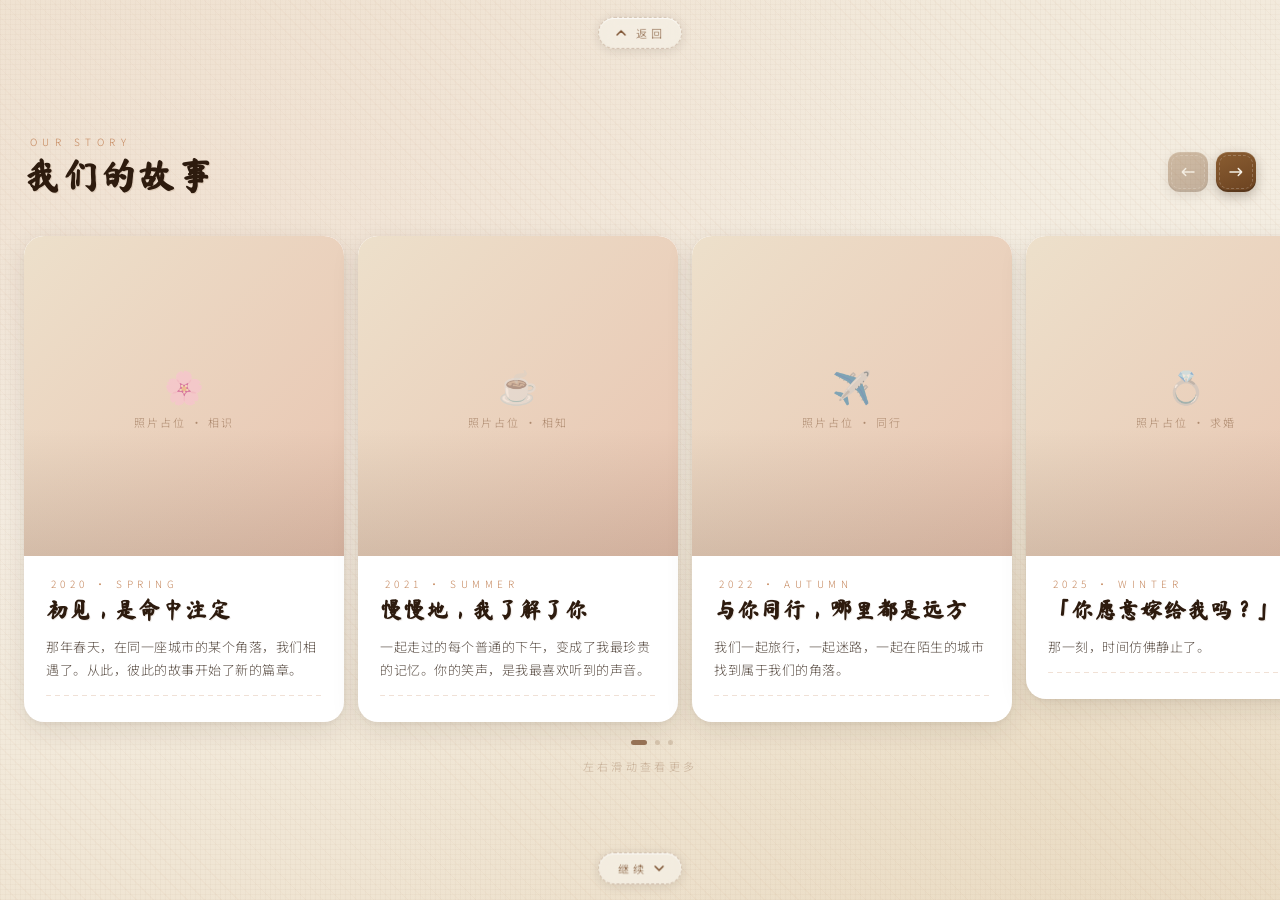
==== card-carousel.html @ db216dd4 "feat: build multi-page wedding invitation H5 Add four new pages and refine the video intro to comple" ====
<!DOCTYPE html>
<html lang="zh-CN">
<head>
  <meta charset="UTF-8" />
  <meta name="viewport"
        content="width=device-width, initial-scale=1.0, maximum-scale=1.0,
                 user-scalable=no, viewport-fit=cover" />
  <meta name="format-detection" content="telephone=no" />
  <meta name="apple-mobile-web-app-capable" content="yes" />
  <meta name="apple-mobile-web-app-status-bar-style" content="black-translucent" />
  <title>黄啸宇 & 康越 · 我们的故事</title>

  <!-- Google Fonts -->
  <link rel="preconnect" href="https://fonts.googleapis.com" />
  <link rel="preconnect" href="https://fonts.gstatic.com" crossorigin />
  <link href="https://fonts.googleapis.com/css2?family=Ma+Shan+Zheng&family=Noto+Sans+SC:wght@100;300;400;700&display=swap" rel="stylesheet" />

  <!-- Swiper 11 -->
  <link rel="stylesheet" href="https://cdn.jsdelivr.net/npm/swiper@11/swiper-bundle.min.css" />
  <script src="https://cdn.jsdelivr.net/npm/swiper@11/swiper-bundle.min.js"></script>

  <!-- GSAP -->
  <script src="https://cdnjs.cloudflare.com/ajax/libs/gsap/3.12.5/gsap.min.js"></script>

  <style>
    /* ─── Variables (shared with video-intro) ─── */
    :root {
      --felt-cream:  #F5EFE4;
      --felt-warm:   #EDE0CB;
      --felt-blush:  #E8C4B0;
      --felt-rust:   #C4855A;
      --felt-brown:  #7A4E2D;
      --felt-dark:   #2D1B0E;
      --felt-green:  #8BAF7C;
      --felt-grey:   #5C5047;
      --safe-top:    env(safe-area-inset-top,    0px);
      --safe-bottom: env(safe-area-inset-bottom, 0px);
    }

    /* ─── Reset ─── */
    *, *::before, *::after { box-sizing: border-box; margin: 0; padding: 0; }

    html, body {
      width: 100%; min-height: 100%;
      background: var(--felt-cream);
      font-family: 'Noto Sans SC', 'STSong', sans-serif;
      -webkit-tap-highlight-color: transparent;
      -webkit-text-size-adjust: 100%;
      /* allow normal scroll on this page */
      overflow-x: hidden;
    }

    /* ─── Page wrapper ─── */
    #carousel-page {
      min-height: 100svh;
      display: flex;
      flex-direction: column;
      justify-content: center;
      padding-top:    calc(var(--safe-top)    + 0px);
      padding-bottom: calc(var(--safe-bottom) + 32px);
      position: relative;

      /* ── Light felt fabric texture ──
         Same layer structure as invitation/map pages, tuned for cream base.
         1. Horizontal thread lines  (very faint warm white)
         2. Vertical thread lines    (very faint warm white)
         3. Diagonal weave accent    (soft blush-rust, lighter than dark pages)
         4. Cream base with subtle warm-to-blush radial wash
      */
      background-color: var(--felt-cream);
      background-image:
        repeating-linear-gradient(
          0deg,
          rgba(122, 78, 45, 0.030) 0px,
          rgba(122, 78, 45, 0.030) 1px,
          transparent 1px,
          transparent 5px
        ),
        repeating-linear-gradient(
          90deg,
          rgba(122, 78, 45, 0.030) 0px,
          rgba(122, 78, 45, 0.030) 1px,
          transparent 1px,
          transparent 5px
        ),
        repeating-linear-gradient(
          45deg,
          rgba(196, 133, 90, 0.040) 0px,
          rgba(196, 133, 90, 0.040) 1px,
          transparent 1px,
          transparent 12px
        ),
        linear-gradient(
          170deg,
          #F0E6D6 0%,
          #F5EFE4 45%,
          #EDE0CB 100%
        );
    }

    /* Warm dual-radial glow (light version) */
    #carousel-page::before {
      content: '';
      position: absolute; inset: 0;
      pointer-events: none;
      background:
        radial-gradient(ellipse at 18% 22%, rgba(232, 196, 176, 0.22) 0%, transparent 52%),
        radial-gradient(ellipse at 82% 80%, rgba(201, 169, 110, 0.12) 0%, transparent 48%);
    }

    /* ════════════════════════════════
       SECTION HEADER
    ════════════════════════════════ */
    .carousel-header {
      display: flex;
      align-items: flex-end;
      justify-content: space-between;
      padding: 40px 24px 0;
      gap: 16px;
    }

    .carousel-header__titles { flex: 1; min-width: 0; }

    .carousel-eyebrow {
      font-size: 10px;
      font-weight: 300;
      letter-spacing: 0.55em;
      text-indent: 0.55em;
      color: var(--felt-rust);
      text-transform: uppercase;
      margin-bottom: 6px;
    }

    .carousel-title {
      font-family: 'Ma Shan Zheng', cursive;
      font-size: clamp(26px, 8vw, 36px);
      color: var(--felt-dark);
      line-height: 1.15;
      letter-spacing: 0.06em;
      /* subtle felt-paper shadow */
      text-shadow: 1px 1px 0 rgba(122,78,45,0.15);
    }

    /* ─── Nav Buttons Group ─── */
    .carousel-nav {
      display: flex;
      gap: 8px;
      flex-shrink: 0;
      padding-bottom: 4px;
    }

    .nav-btn {
      width: 40px; height: 40px;
      border-radius: 12px;
      border: none; outline: none;
      cursor: pointer;
      display: flex; align-items: center; justify-content: center;
      transition: transform 0.15s, opacity 0.2s;
      /* felt card style */
      background: linear-gradient(160deg, #8B5E32 0%, #6B4220 100%);
      box-shadow:
        0 1px 0 rgba(255,255,255,0.12) inset,
        0 -2px 0 rgba(0,0,0,0.2) inset,
        0 4px 12px rgba(45,27,14,0.28);
      color: var(--felt-cream);
      position: relative;
    }
    /* stitch */
    .nav-btn::before {
      content: '';
      position: absolute; inset: 3px;
      border-radius: 9px;
      border: 1px dashed rgba(255,255,255,0.22);
      pointer-events: none;
    }
    .nav-btn:active { transform: scale(0.9); }
    .nav-btn.swiper-button-disabled {
      opacity: 0.35;
      cursor: default;
      pointer-events: none;
    }
    .nav-btn svg { flex-shrink: 0; }

    /* ════════════════════════════════
       SWIPER
    ════════════════════════════════ */
    .carousel-swiper {
      width: 100%;
      /* top padding for shadow clearance, bottom for dot/pagination */
      padding: 20px 0 28px !important;
      /* side overflow shows peeking cards */
      overflow: visible !important;
    }

    /* clip overflow on the outer wrapper, not the swiper itself */
    .carousel-swiper-outer {
      overflow: hidden;
      margin-top: 20px;
      /* left indent: first card aligns to 24px grid */
      padding-left: 24px;
    }

    .swiper-slide {
      /* peeking: each card = ~82% width so ~18% of next peeks */
      width: 82%;
      max-width: 320px;
    }

    /* ════════════════════════════════
       CARD
    ════════════════════════════════ */
    .card {
      background: #fff;
      border-radius: 20px;
      overflow: hidden;
      box-shadow:
        0 2px 0  rgba(255,255,255,0.8) inset,
        0 8px 28px rgba(45,27,14,0.10),
        0 2px 6px  rgba(45,27,14,0.06);
      /* GSAP entrance: starts invisible */
      opacity: 0;
      transform: translateY(24px);
    }

    /* ─── Card Image ─── */
    .card__image-wrap {
      width: 100%;
      aspect-ratio: 1 / 1;
      overflow: hidden;
      position: relative;
      background: linear-gradient(135deg, var(--felt-warm) 0%, var(--felt-blush) 100%);
    }
    .card__image-wrap img {
      width: 100%; height: 100%;
      object-fit: cover;
      display: block;
      transition: transform 0.5s ease;
    }
    .swiper-slide-active .card__image-wrap img {
      transform: scale(1.03);
    }

    /* image placeholder shown when no real src */
    .card__img-placeholder {
      position: absolute; inset: 0;
      display: flex; flex-direction: column;
      align-items: center; justify-content: center;
      gap: 6px;
    }
    .card__img-placeholder .ph-icon {
      font-size: 32px; opacity: 0.45;
    }
    .card__img-placeholder .ph-label {
      font-size: 11px;
      font-weight: 300;
      color: rgba(122,78,45,0.55);
      letter-spacing: 0.2em;
    }

    /* warm vignette on image bottom */
    .card__image-wrap::after {
      content: '';
      position: absolute; bottom: 0; left: 0; right: 0;
      height: 40%;
      background: linear-gradient(transparent, rgba(45,27,14,0.12));
      pointer-events: none;
    }

    /* ─── Card Body ─── */
    .card__body {
      padding: 20px 22px 26px;
    }

    .card__eyebrow {
      font-size: 10px;
      font-weight: 300;
      letter-spacing: 0.45em;
      text-indent: 0.45em;
      color: var(--felt-rust);
      text-transform: uppercase;
      margin-bottom: 6px;
    }

    .card__title {
      font-family: 'Ma Shan Zheng', cursive;
      font-size: clamp(18px, 5.5vw, 22px);
      color: var(--felt-dark);
      letter-spacing: 0.05em;
      line-height: 1.25;
      margin-bottom: 10px;
      text-shadow: 1px 1px 0 rgba(122,78,45,0.1);
    }

    .card__desc {
      font-size: clamp(12px, 3.5vw, 13px);
      font-weight: 300;
      color: var(--felt-grey);
      line-height: 1.8;
      letter-spacing: 0.04em;
    }

    /* ─── Felt stitch bottom accent ─── */
    .card__stitch {
      margin-top: 14px;
      height: 1px;
      background: repeating-linear-gradient(
        90deg,
        var(--felt-rust) 0px,
        var(--felt-rust) 5px,
        transparent 5px,
        transparent 9px
      );
      opacity: 0.25;
      border-radius: 99px;
    }

    /* ════════════════════════════════
       PAGINATION DOTS
    ════════════════════════════════ */
    .swiper-pagination {
      bottom: 0 !important;
    }
    .swiper-pagination-bullet {
      width: 5px; height: 5px;
      background: var(--felt-brown);
      opacity: 0.2;
      transition: opacity 0.25s, width 0.25s;
      border-radius: 99px;
    }
    .swiper-pagination-bullet-active {
      opacity: 0.75;
      width: 16px;
    }

    /* ════════════════════════════════
       FOOTER NOTE
    ════════════════════════════════ */
    .carousel-footer {
      text-align: center;
      padding: 8px 24px 0;
      font-size: 11px;
      font-weight: 300;
      color: rgba(122,78,45,0.35);
      letter-spacing: 0.3em;
    }

    /* ════════════════════════════════
       PAGE NAV HINTS (top / bottom)
    ════════════════════════════════ */
    .page-nav-btn {
      position: fixed;
      left: 50%;
      transform: translateX(-50%);
      z-index: 80;
      display: flex;
      flex-direction: column;
      align-items: center;
      gap: 4px;
      cursor: pointer;
      -webkit-tap-highlight-color: transparent;
      border: none;
      background: none;
      padding: 8px 16px;
    }

    .page-nav-btn__pill {
      display: flex;
      align-items: center;
      gap: 6px;
      padding: 7px 16px;
      border-radius: 99px;
      background: rgba(245,239,228,0.82);
      backdrop-filter: blur(8px);
      -webkit-backdrop-filter: blur(8px);
      border: 1px dashed rgba(122,78,45,0.28);
      box-shadow:
        0 2px 12px rgba(45,27,14,0.12),
        0 1px 0 rgba(255,255,255,0.7) inset;
      color: var(--felt-brown);
      font-family: 'Noto Sans SC', sans-serif;
      font-size: 11px;
      font-weight: 300;
      letter-spacing: 0.3em;
      text-indent: 0.3em;
      white-space: nowrap;
      transition: transform 0.15s, box-shadow 0.15s;
    }
    .page-nav-btn:active .page-nav-btn__pill {
      transform: scale(0.94);
      box-shadow: 0 1px 6px rgba(45,27,14,0.1);
    }

    /* ─── Up (return) — top ─── */
    #page-nav-up {
      top: calc(var(--safe-top) + 10px);
      animation: bob-up 2.2s ease-in-out infinite;
    }
    @keyframes bob-up {
      0%, 100% { transform: translateX(-50%) translateY(0);   }
      50%       { transform: translateX(-50%) translateY(-5px); }
    }

    /* ─── Down (next) — bottom ─── */
    #page-nav-down {
      bottom: calc(var(--safe-bottom) + 10px);
      animation: bob-down 2.2s ease-in-out infinite;
    }
    @keyframes bob-down {
      0%, 100% { transform: translateX(-50%) translateY(0);  }
      50%       { transform: translateX(-50%) translateY(5px); }
    }
  </style>
</head>
<body>

<!-- ── Page Nav: return to video-intro ── -->
<button id="page-nav-up" class="page-nav-btn" aria-label="返回视频页" onclick="goBack()">
  <div class="page-nav-btn__pill">
    <svg width="12" height="12" viewBox="0 0 12 12" fill="none">
      <path d="M2 8 L6 4 L10 8" stroke="currentColor" stroke-width="1.5"
            stroke-linecap="round" stroke-linejoin="round"/>
    </svg>
    返回
  </div>
</button>

<!-- ── Page Nav: go to next page ── -->
<button id="page-nav-down" class="page-nav-btn" aria-label="进入下一页" onclick="goNext()">
  <div class="page-nav-btn__pill">
    继续
    <svg width="12" height="12" viewBox="0 0 12 12" fill="none">
      <path d="M2 4 L6 8 L10 4" stroke="currentColor" stroke-width="1.5"
            stroke-linecap="round" stroke-linejoin="round"/>
    </svg>
  </div>
</button>

<section id="carousel-page" aria-label="我们的故事">

  <!-- ── Header ── -->
  <header class="carousel-header">
    <div class="carousel-header__titles">
      <p class="carousel-eyebrow">Our Story</p>
      <h2 class="carousel-title">我们的故事</h2>
    </div>

    <!-- Prev / Next navigation -->
    <nav class="carousel-nav" role="group" aria-label="卡片导航">
      <button type="button" id="nav-prev" class="nav-btn" aria-label="上一张">
        <svg width="18" height="18" viewBox="0 0 20 20" fill="none">
          <path d="M17.5 10C17.5 9.54 17.13 9.17 16.67 9.17H5.69L8.09 6.76C8.41 6.44 8.41 5.91 8.09 5.59C7.76 5.26 7.24 5.26 6.91 5.59L3.21 9.29C2.82 9.68 2.82 10.32 3.21 10.71L6.91 14.41C7.24 14.74 7.76 14.74 8.09 14.41C8.41 14.09 8.41 13.56 8.09 13.24L5.69 10.83H16.67C17.13 10.83 17.5 10.46 17.5 10Z" fill="currentColor"/>
        </svg>
      </button>
      <button type="button" id="nav-next" class="nav-btn" aria-label="下一张">
        <svg width="18" height="18" viewBox="0 0 20 20" fill="none">
          <path d="M2.5 10C2.5 10.46 2.87 10.83 3.33 10.83H14.31L11.91 13.24C11.59 13.56 11.59 14.09 11.91 14.41C12.24 14.74 12.76 14.74 13.09 14.41L16.79 10.71C17.18 10.32 17.18 9.68 16.79 9.29L13.09 5.59C12.76 5.26 12.24 5.26 11.91 5.59C11.59 5.91 11.59 6.44 11.91 6.76L14.31 9.17H3.33C2.87 9.17 2.5 9.54 2.5 10Z" fill="currentColor"/>
        </svg>
      </button>
    </nav>
  </header>

  <!-- ── Swiper ── -->
  <div class="carousel-swiper-outer">
    <div class="swiper carousel-swiper" id="story-swiper">
      <div class="swiper-wrapper">

        <!-- ── Card 1: 初识 ── -->
        <article class="swiper-slide" aria-label="相识">
          <div class="card">
            <div class="card__image-wrap">
              <!--★ 替换为真实照片 src="./assets/story-1.jpg" -->
              <img src="./assets/headshot3.jpg" alt="相识" aria-hidden="true"
                   onerror="this.style.display='none'" />
              <div class="card__img-placeholder">
                <span class="ph-icon">🌸</span>
                <span class="ph-label">照片占位 · 相识</span>
              </div>
            </div>
            <div class="card__body">
              <p class="card__eyebrow">2020 · Spring</p>
              <h3 class="card__title">初见，是命中注定</h3>
              <p class="card__desc">那年春天，在同一座城市的某个角落，我们相遇了。从此，彼此的故事开始了新的篇章。</p>
              <div class="card__stitch"></div>
            </div>
          </div>
        </article>

        <!-- ── Card 2: 相知 ── -->
        <article class="swiper-slide" aria-label="相知">
          <div class="card">
            <div class="card__image-wrap">
              <!--★ 替换为真实照片 src="./assets/story-2.jpg" -->
              <img src="./assets/headshot3.jpg" alt="相知" aria-hidden="true"
                   onerror="this.style.display='none'" />
              <div class="card__img-placeholder">
                <span class="ph-icon">☕</span>
                <span class="ph-label">照片占位 · 相知</span>
              </div>
            </div>
            <div class="card__body">
              <p class="card__eyebrow">2021 · Summer</p>
              <h3 class="card__title">慢慢地，我了解了你</h3>
              <p class="card__desc">一起走过的每个普通的下午，变成了我最珍贵的记忆。你的笑声，是我最喜欢听到的声音。</p>
              <div class="card__stitch"></div>
            </div>
          </div>
        </article>

        <!-- ── Card 3: 旅行 ── -->
        <article class="swiper-slide" aria-label="同行">
          <div class="card">
            <div class="card__image-wrap">
              <!--★ 替换为真实照片 src="./assets/story-3.jpg" -->
              <img src="./assets/headshot3.jpg" alt="同行" aria-hidden="true"
                   onerror="this.style.display='none'" />
              <div class="card__img-placeholder">
                <span class="ph-icon">✈️</span>
                <span class="ph-label">照片占位 · 同行</span>
              </div>
            </div>
            <div class="card__body">
              <p class="card__eyebrow">2022 · Autumn</p>
              <h3 class="card__title">与你同行，哪里都是远方</h3>
              <p class="card__desc">我们一起旅行，一起迷路，一起在陌生的城市找到属于我们的角落。</p>
              <div class="card__stitch"></div>
            </div>
          </div>
        </article>

        <!-- ── Card 4: 求婚 ── -->
        <article class="swiper-slide" aria-label="求婚">
          <div class="card">
            <div class="card__image-wrap">
              <!--★ 替换为真实照片 src="./assets/story-4.jpg" -->
              <img src="./assets/headshot3.jpg" alt="求婚" aria-hidden="true"
                   onerror="this.style.display='none'" />
              <div class="card__img-placeholder">
                <span class="ph-icon">💍</span>
                <span class="ph-label">照片占位 · 求婚</span>
              </div>
            </div>
            <div class="card__body">
              <p class="card__eyebrow">2025 · Winter</p>
              <h3 class="card__title">「你愿意嫁给我吗？」</h3>
              <p class="card__desc">那一刻，时间仿佛静止了。</p>
              <div class="card__stitch"></div>
            </div>
          </div>
        </article>

        <!-- ── Card 5: 婚礼 ── -->
        <article class="swiper-slide" aria-label="婚礼">
          <div class="card">
            <div class="card__image-wrap">
              <!--★ 替换为真实照片 src="./assets/story-5.jpg" -->
              <img src="./assets/headshot3.jpg" alt="婚礼" aria-hidden="true"
                   onerror="this.style.display='none'" />
              <div class="card__img-placeholder">
                <span class="ph-icon">🎊</span>
                <span class="ph-label">照片占位 · 婚礼</span>
              </div>
            </div>
            <div class="card__body">
              <p class="card__eyebrow">2026 · 05 · 01</p>
              <h3 class="card__title">此刻，请见证我们</h3>
              <p class="card__desc">感谢您在这一天陪伴我们。您的到来，是我们最珍贵的礼物，也是这一天最美的风景。</p>
              <div class="card__stitch"></div>
            </div>
          </div>
        </article>

      </div><!-- /.swiper-wrapper -->

      <!-- Pagination dots -->
      <div class="swiper-pagination"></div>
    </div><!-- /.swiper -->
  </div><!-- /.carousel-swiper-outer -->

  <p class="carousel-footer">左右滑动查看更多</p>

</section>

<script>
/* ══════════════════════════════════
   SWIPER INIT
══════════════════════════════════ */
const swiper = new Swiper('#story-swiper', {
  // Show 1 card + peek of next
  slidesPerView: 'auto',
  spaceBetween: 14,

  // Touch / drag
  grabCursor: true,
  touchRatio: 1,
  touchAngle: 45,          // allow slight diagonal swipes
  threshold: 8,             // min drag px before slide starts

  // Resistance at first/last slide
  resistance: true,
  resistanceRatio: 0.65,

  // Smooth deceleration
  freeMode: false,
  speed: 380,

  // Custom nav buttons
  navigation: {
    prevEl: '#nav-prev',
    nextEl: '#nav-next',
    disabledClass: 'swiper-button-disabled',
  },

  // Pagination dots
  pagination: {
    el: '.swiper-pagination',
    clickable: true,
    dynamicBullets: false,
  },

  // Keyboard for desktop preview
  keyboard: { enabled: true, onlyInViewport: true },

  // a11y
  a11y: {
    prevSlideMessage: '上一张',
    nextSlideMessage: '下一张',
  },
});

/* ══════════════════════════════════
   GSAP ENTRANCE ANIMATION
══════════════════════════════════ */
function animateCardsIn() {
  gsap.to('.card', {
    opacity: 1, y: 0,
    duration: 0.55, ease: 'power2.out', stagger: 0.10,
  });
  gsap.from('.carousel-header', {
    y: -20, opacity: 0,
    duration: 0.5, ease: 'power2.out',
  });
  // Fade in nav hints after cards settle
  gsap.from(['#page-nav-up', '#page-nav-down'], {
    opacity: 0, y: 10,
    duration: 0.45, ease: 'power2.out',
    delay: 0.5, stagger: 0.1,
  });
}

if (document.readyState === 'loading') {
  document.addEventListener('DOMContentLoaded', animateCardsIn);
} else {
  setTimeout(animateCardsIn, 120);
}
window.carouselPage = { enter: animateCardsIn };

/* ══════════════════════════════════
   PAGE NAVIGATION
══════════════════════════════════ */
let transitioning = false;

function goBack() {
  if (transitioning) return;
  transitioning = true;

  gsap.timeline()
    .to(['#page-nav-up', '#page-nav-down', '.carousel-header', '.carousel-swiper-outer', '.carousel-footer'], {
      opacity: 0, y: -24,
      duration: 0.35, ease: 'power2.in', stagger: 0.04,
    })
    .call(() => { window.location.href = './video-intro.html'; });
}

function goNext() {
  if (transitioning) return;
  transitioning = true;

  gsap.timeline()
    .to(['#page-nav-down', '#page-nav-up', '.carousel-footer', '.carousel-swiper-outer', '.carousel-header'], {
      opacity: 0, y: 24,
      duration: 0.35, ease: 'power2.in', stagger: 0.04,
    })
    .call(() => { window.location.href = './invitation.html'; });
}

/* ══════════════════════════════════
   VERTICAL SWIPE DETECTION
   Distinguishes from Swiper's horizontal
══════════════════════════════════ */
let vStartY = 0, vStartX = 0, vSwiping = false;

document.addEventListener('touchstart', (e) => {
  vStartY = e.touches[0].clientY;
  vStartX = e.touches[0].clientX;
  vSwiping = true;
}, { passive: true });

document.addEventListener('touchend', (e) => {
  if (!vSwiping) return;
  vSwiping = false;

  const dy = vStartY - e.changedTouches[0].clientY; // + = finger up
  const dx = Math.abs(vStartX - e.changedTouches[0].clientX);

  // Only act on clearly vertical swipes (> 70px, and more vertical than horizontal)
  if (Math.abs(dy) < 70 || dx > Math.abs(dy) * 0.65) return;

  if (dy > 0) {
    // Finger moved UP → next page
    goNext();
  } else {
    // Finger moved DOWN → return to video-intro
    goBack();
  }
}, { passive: true });
</script>
</body>
</html>
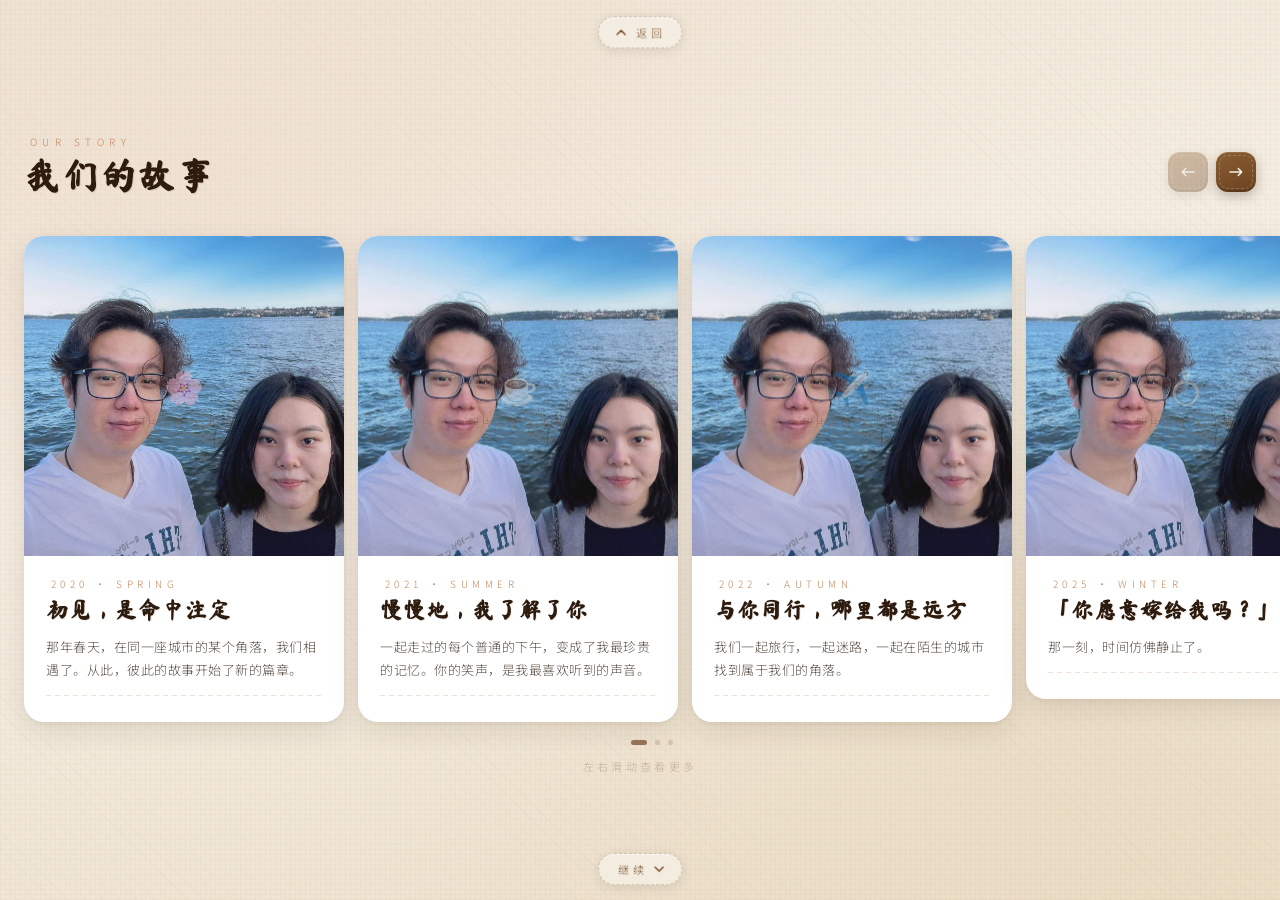
==== commit a8ef80bc: "refactor: rename video-intro to index.html, archive old index - Rename video-intro.html → index.html" ====
--- a/card-carousel.html
+++ b/card-carousel.html
@@ -668,7 +668,7 @@
       opacity: 0, y: -24,
       duration: 0.35, ease: 'power2.in', stagger: 0.04,
     })
-    .call(() => { window.location.href = './video-intro.html'; });
+    .call(() => { window.location.href = './index.html'; });
 }
 
 function goNext() {
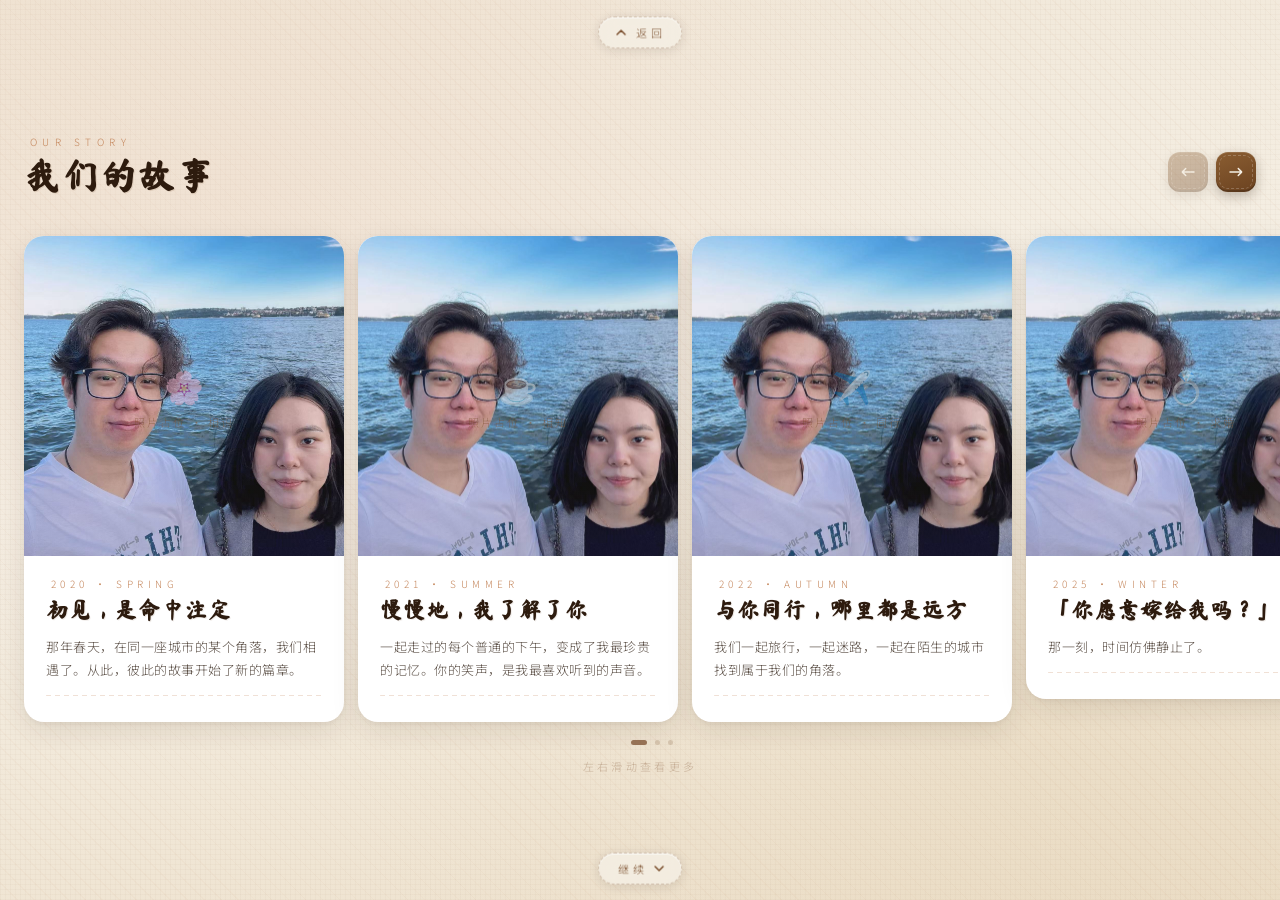
==== commit 372107ee: "updated media and added music play feature" ====
--- a/card-carousel.html
+++ b/card-carousel.html
@@ -684,6 +684,43 @@
 }
 
 /* ══════════════════════════════════
+   BGM PERSISTENCE
+   Resumes bgm.wav from the position saved
+   by the previous page via sessionStorage.
+══════════════════════════════════ */
+(function bgmPersist() {
+  if (sessionStorage.getItem('bgmPlaying') !== '1') return;
+  var audio = new Audio('./assets/bgm.wav');
+  audio.loop    = true;
+  audio.volume  = 0.75;
+  audio.preload = 'auto';
+  var savedTime = parseFloat(sessionStorage.getItem('bgmTime') || '0');
+
+  function tryPlay() {
+    if (audio.readyState >= 2) {
+      audio.currentTime = savedTime;
+    }
+    audio.play().catch(function () {
+      document.addEventListener('touchstart', function retry() {
+        audio.play().catch(function(){});
+        document.removeEventListener('touchstart', retry);
+      }, { once: true, passive: true });
+    });
+  }
+
+  audio.addEventListener('canplay', tryPlay, { once: true });
+  audio.load();
+
+  function saveTime() { sessionStorage.setItem('bgmTime', String(audio.currentTime)); }
+  window.addEventListener('pagehide',     saveTime);
+  window.addEventListener('beforeunload', saveTime);
+
+  if (typeof WeixinJSBridge !== 'undefined') {
+    document.addEventListener('WeixinJSBridgeReady', tryPlay, { once: true });
+  }
+})();
+
+/* ══════════════════════════════════
    VERTICAL SWIPE DETECTION
    Distinguishes from Swiper's horizontal
 ══════════════════════════════════ */
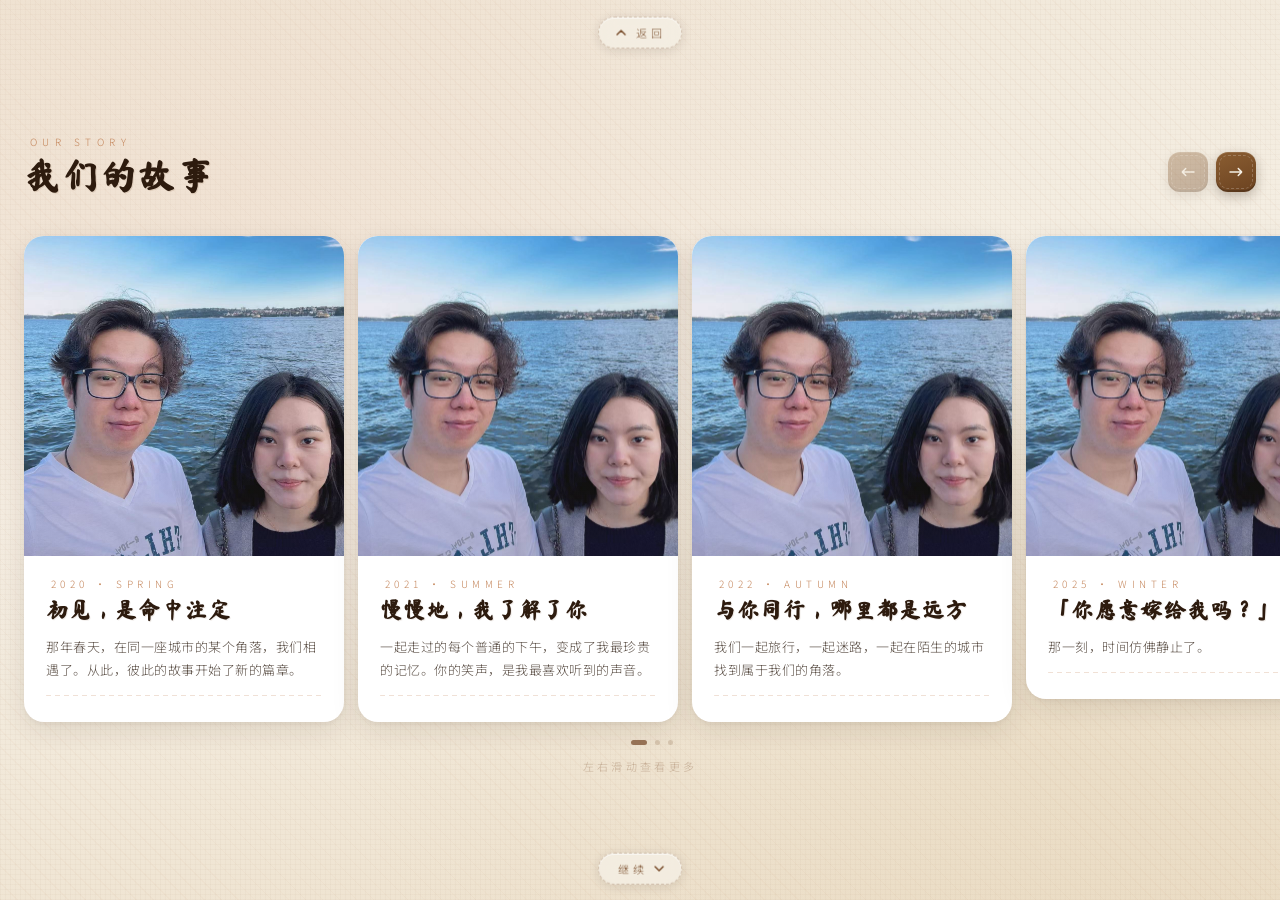
==== commit c3e6ca1a: "claude fix" ====
--- a/card-carousel.html
+++ b/card-carousel.html
@@ -471,10 +471,6 @@
               <!--★ 替换为真实照片 src="./assets/story-1.jpg" -->
               <img src="./assets/headshot3.jpg" alt="相识" aria-hidden="true"
                    onerror="this.style.display='none'" />
-              <div class="card__img-placeholder">
-                <span class="ph-icon">🌸</span>
-                <span class="ph-label">照片占位 · 相识</span>
-              </div>
             </div>
             <div class="card__body">
               <p class="card__eyebrow">2020 · Spring</p>
@@ -492,10 +488,6 @@
               <!--★ 替换为真实照片 src="./assets/story-2.jpg" -->
               <img src="./assets/headshot3.jpg" alt="相知" aria-hidden="true"
                    onerror="this.style.display='none'" />
-              <div class="card__img-placeholder">
-                <span class="ph-icon">☕</span>
-                <span class="ph-label">照片占位 · 相知</span>
-              </div>
             </div>
             <div class="card__body">
               <p class="card__eyebrow">2021 · Summer</p>
@@ -513,10 +505,6 @@
               <!--★ 替换为真实照片 src="./assets/story-3.jpg" -->
               <img src="./assets/headshot3.jpg" alt="同行" aria-hidden="true"
                    onerror="this.style.display='none'" />
-              <div class="card__img-placeholder">
-                <span class="ph-icon">✈️</span>
-                <span class="ph-label">照片占位 · 同行</span>
-              </div>
             </div>
             <div class="card__body">
               <p class="card__eyebrow">2022 · Autumn</p>
@@ -534,10 +522,6 @@
               <!--★ 替换为真实照片 src="./assets/story-4.jpg" -->
               <img src="./assets/headshot3.jpg" alt="求婚" aria-hidden="true"
                    onerror="this.style.display='none'" />
-              <div class="card__img-placeholder">
-                <span class="ph-icon">💍</span>
-                <span class="ph-label">照片占位 · 求婚</span>
-              </div>
             </div>
             <div class="card__body">
               <p class="card__eyebrow">2025 · Winter</p>
@@ -555,10 +539,6 @@
               <!--★ 替换为真实照片 src="./assets/story-5.jpg" -->
               <img src="./assets/headshot3.jpg" alt="婚礼" aria-hidden="true"
                    onerror="this.style.display='none'" />
-              <div class="card__img-placeholder">
-                <span class="ph-icon">🎊</span>
-                <span class="ph-label">照片占位 · 婚礼</span>
-              </div>
             </div>
             <div class="card__body">
               <p class="card__eyebrow">2026 · 05 · 01</p>
